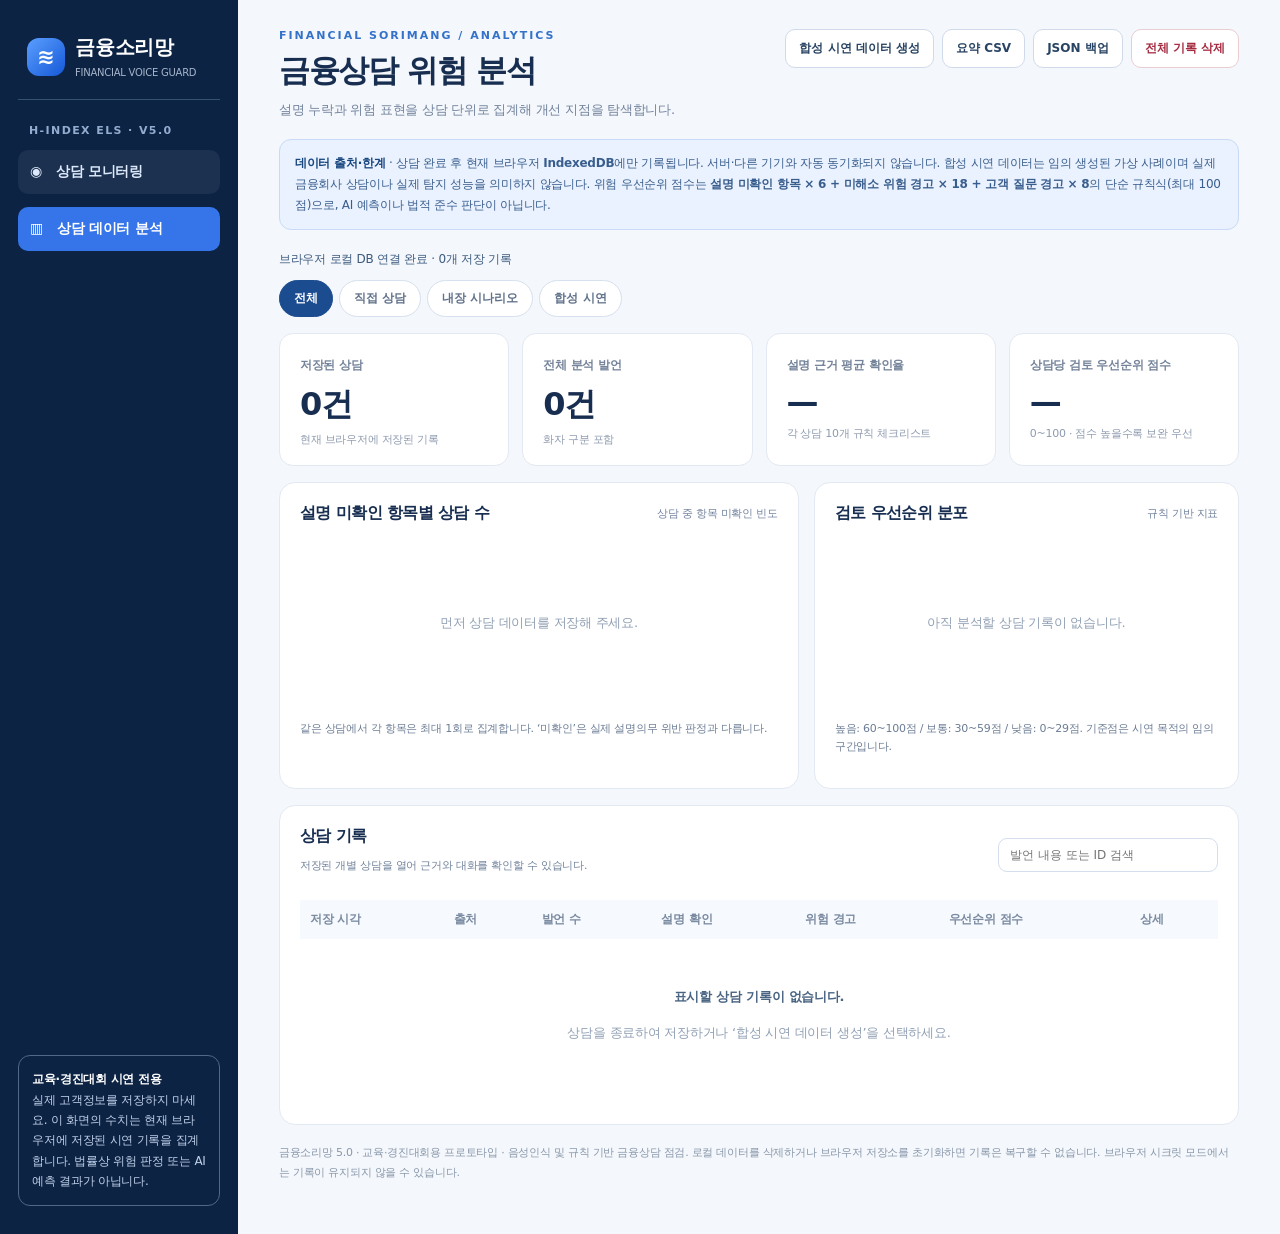
==== analytics.html @ ff00e474 "Add files via upload" ====
<!DOCTYPE html>
<html lang="ko">
<head>
  <meta charset="UTF-8" />
  <meta name="viewport" content="width=device-width, initial-scale=1" />
  <title>금융소리망 5.0 | 상담 데이터 분석</title>
  <style>
  :root{--navy:#0d2344;--ink:#182e50;--muted:#71829c;--bg:#f4f7fb;--border:#e3e9f2;--blue:#2563eb;--red:#b9384c;--green:#138656;--gold:#b7791f;--panel:#fff}
  *{box-sizing:border-box}html{scroll-behavior:smooth}body{margin:0;background:var(--bg);color:var(--ink);font-family:Pretendard,'Noto Sans KR','Apple SD Gothic Neo','Malgun Gothic',system-ui,sans-serif;letter-spacing:-.25px}
  button,input,select{font:inherit}button{cursor:pointer}button:disabled{opacity:.55;cursor:not-allowed}a{color:inherit;text-decoration:none}
  .app{display:grid;grid-template-columns:238px minmax(0,1fr);min-height:100vh}.side{background:var(--navy);color:#dce9fa;padding:28px 18px;display:flex;flex-direction:column;gap:13px}.brand{display:flex;align-items:center;gap:10px;padding:6px 9px 19px;border-bottom:1px solid #365070}.logo{width:38px;height:38px;border-radius:12px;background:linear-gradient(135deg,#5b9fff,#1558d8);display:grid;place-items:center;color:white;font-weight:900;font-size:21px}.brand strong{display:block;font-size:20px;color:#fff}.brand small{font-size:10px;opacity:.74}.sidehead{padding:11px 11px 0;font-size:11px;color:#93add0;font-weight:750;letter-spacing:1.4px}.nav{display:block;background:#ffffff10;padding:13px 12px;border-radius:10px;font-size:14px;font-weight:750}.nav:hover{background:#ffffff27}.nav.current{background:#3675e9;color:#fff}.sidenote{margin-top:auto;border:1px solid #50688a;padding:13px;border-radius:12px;font-size:12px;line-height:1.7;color:#bfd0e9}.sidenote b{color:#fff;display:block}
  .main{padding:29px clamp(17px,3.2vw,48px) 40px;min-width:0;max-width:1670px;width:100%}.heading{display:flex;align-items:flex-start;justify-content:space-between;gap:15px;flex-wrap:wrap;margin-bottom:18px}.eyebrow{font-size:11px;letter-spacing:2px;color:#3472ca;font-weight:800;margin-bottom:8px}.heading h1{font-size:clamp(24px,3vw,31px);margin:0 0 7px;letter-spacing:-1.3px}.heading p{margin:0;color:var(--muted);line-height:1.7;font-size:13px}.tools{display:flex;flex-wrap:wrap;gap:8px;align-items:center}.btn{padding:10px 13px;border-radius:10px;border:1px solid #d1daeb;background:#fff;color:#284363;font-size:12px;font-weight:750;white-space:nowrap}.btn:hover{background:#f5f8ff}.btn.primary{color:#fff;background:#2563eb;border-color:#2563eb}.btn.danger{color:#a52b40;border-color:#e9cdd3}.status{font-size:12px;color:#3d5b7f;margin:0 0 12px;min-height:17px}
  .callout{border:1px solid #c8daf6;background:#eaf2ff;padding:13px 15px;border-radius:12px;font-size:12px;line-height:1.75;color:#395e8d;margin-bottom:21px}.callout strong{color:#17467f}
  .filters{display:flex;gap:6px;flex-wrap:wrap;margin:0 0 16px}.filter{border:1px solid #d6e0ee;background:#fff;border-radius:99px;padding:9px 14px;font-size:12px;font-weight:750;color:#61728b}.filter[aria-pressed="true"]{background:#1c4c90;color:#fff;border-color:#1c4c90}
  .kpis{display:grid;grid-template-columns:repeat(4,minmax(0,1fr));gap:13px;margin-bottom:16px}.metric{background:#fff;border:1px solid var(--border);border-radius:14px;padding:20px 20px 16px}.metric small{color:#75849a;font-size:12px;font-weight:750}.metric .val{font-size:32px;letter-spacing:-1.1px;font-weight:850;margin:9px 0 4px;font-variant-numeric:tabular-nums}.metric .sub{color:#8d9aaf;font-size:11px;line-height:1.6}
  .cols{display:grid;grid-template-columns:minmax(0,1.1fr) minmax(0,.9fr);gap:15px;margin-bottom:16px}.card{background:#fff;border:1px solid var(--border);border-radius:16px;padding:20px;min-width:0}.cardtop{display:flex;gap:10px;align-items:center;justify-content:space-between;margin-bottom:17px}.card h2{font-size:16px;letter-spacing:-.6px;margin:0}.cap{font-size:11px;color:var(--muted)}.legend{font-size:11px;color:#6b7c94;line-height:1.7;margin-top:14px}.barrow{margin:12px 0}.barline{display:flex;gap:10px;align-items:baseline;justify-content:space-between;font-size:12px;margin-bottom:7px}.barline b{font-size:12px}.barline span{color:#72829b;font-size:11px;font-variant-numeric:tabular-nums}.track{height:10px;background:#eef2f9;border-radius:9px;overflow:hidden}.fill{height:100%;background:linear-gradient(90deg,#2d79e8,#2a53b4);border-radius:9px}.fill.risk{background:linear-gradient(90deg,#de6e7e,#aa3d5a)}.fill.gold{background:linear-gradient(90deg,#efbe71,#b7791f)}
  .distribution{display:flex;height:17px;border-radius:99px;overflow:hidden;background:#e9eff6;margin:22px 0 12px}.distribution>span{display:block;height:100%;min-width:0}.riskleg{display:grid;gap:7px;font-size:12px;color:#61718b}.riskleg>div{display:flex;justify-content:space-between;gap:10px}.bullet{width:9px;height:9px;display:inline-block;border-radius:99px;margin-right:7px}.empty{display:grid;place-items:center;min-height:165px;text-align:center;color:#91a0b4;font-size:13px;line-height:1.75}.empty strong{color:#496482}.recordtop{display:flex;justify-content:space-between;align-items:center;gap:16px;flex-wrap:wrap;margin-bottom:16px}.recordtop h2{margin:0}.recordsearch{border:1px solid #d4deec;border-radius:9px;padding:9px 11px;min-width:220px;font-size:12px;outline-offset:3px}.tablewrap{overflow:auto}.records{width:100%;border-collapse:collapse;font-size:12px;min-width:670px}.records th{text-align:left;padding:11px 10px;background:#f6f9fd;color:#7a8aa1;font-weight:800}.records td{padding:12px 10px;border-top:1px solid #eff2f7;color:#38506f}.records td strong{font-size:13px;color:#172d4d}.pill{display:inline-block;border-radius:100px;padding:4px 9px;font-size:10px;font-weight:800;background:#e8f1ff;color:#2f62a7}.pill.demo{background:#fff4e3;color:#986629}.pill.sample{background:#f3eafc;color:#8050a4}.pill.high{background:#fce8ed;color:#a8334a}.pill.mid{background:#fff5e2;color:#986629}.pill.low{background:#e8f8ef;color:#1e8254}.linkbtn{border:0;background:none;color:#2862b2;text-decoration:underline;font-weight:800;font-size:12px}
  .foot{margin-top:18px;font-size:11px;line-height:1.8;color:#8897aa}.dialog{border:0;border-radius:18px;max-width:min(850px,94vw);width:760px;max-height:85vh;overflow:auto;box-shadow:0 24px 100px #14223e55;padding:24px;color:var(--ink)}.dialog::backdrop{background:#11284c99}.dialoghead{display:flex;gap:10px;justify-content:space-between;align-items:flex-start;border-bottom:1px solid var(--border);padding-bottom:14px;margin-bottom:16px}.dialoghead h2{margin:0 0 6px}.dialoghead p{color:var(--muted);font-size:12px;margin:0}.dialogmsg{border-radius:9px;padding:10px 12px;background:#f3f6fa;font-size:12px;line-height:1.8;margin:10px 0}.uitem{padding:11px 12px;border-radius:10px;margin:9px 0;background:#f3f7fd}.uitem.customer{background:#eff7f4}.uitem b{font-size:11px;color:#607690}.uitem p{white-space:pre-wrap;margin:7px 0 0;line-height:1.6;font-size:13px}.dialogactions{display:flex;gap:7px;justify-content:flex-end;margin-top:16px;flex-wrap:wrap}
  @media(max-width:1030px){.kpis{grid-template-columns:repeat(2,minmax(0,1fr))}.cols{grid-template-columns:1fr}}
  @media(max-width:800px){.app{display:block}.side{padding:11px;display:flex;flex-direction:row;align-items:center;gap:9px;flex-wrap:wrap}.brand{padding:0;border:0;margin-right:auto}.brand strong{font-size:15px}.brand small{display:none}.logo{width:31px;height:31px;font-size:15px}.nav{padding:10px;font-size:12px}.sidehead,.sidenote{display:none}.main{padding:20px 12px 30px}}
  @media(max-width:480px){.kpis{gap:8px}.metric{padding:14px}.metric .val{font-size:25px}.card{padding:15px}.recordsearch{min-width:100%;width:100%}}
  </style>
</head>
<body>
<div class="app">
<aside class="side">
  <div class="brand"><div class="logo">≋</div><div><strong>금융소리망</strong><small>FINANCIAL VOICE GUARD</small></div></div>
  <div class="sidehead">H-INDEX ELS · V5.0</div>
  <a class="nav" href="index.html">◉ &nbsp; 상담 모니터링</a>
  <a class="nav current" aria-current="page" href="analytics.html">▥ &nbsp; 상담 데이터 분석</a>
  <div class="sidenote"><b>교육·경진대회 시연 전용</b>실제 고객정보를 저장하지 마세요. 이 화면의 수치는 현재 브라우저에 저장된 시연 기록을 집계합니다. 법률상 위험 판정 또는 AI 예측 결과가 아닙니다.</div>
</aside>
<main class="main">
  <header class="heading">
    <div><div class="eyebrow">FINANCIAL SORIMANG / ANALYTICS</div><h1>금융상담 위험 분석</h1><p>설명 누락과 위험 표현을 상담 단위로 집계해 개선 지점을 탐색합니다.</p></div>
    <div class="tools"><button type="button" class="btn" id="seed">합성 시연 데이터 생성</button><button type="button" class="btn" id="csv">요약 CSV</button><button type="button" class="btn" id="json">JSON 백업</button><button type="button" class="btn danger" id="clear">전체 기록 삭제</button></div>
  </header>
  <div class="callout"><strong>데이터 출처·한계</strong> · 상담 완료 후 현재 브라우저 <b>IndexedDB</b>에만 기록됩니다. 서버·다른 기기와 자동 동기화되지 않습니다. 합성 시연 데이터는 임의 생성된 가상 사례이며 실제 금융회사 상담이나 실제 탐지 성능을 의미하지 않습니다. 위험 우선순위 점수는 <b>설명 미확인 항목 × 6 + 미해소 위험 경고 × 18 + 고객 질문 경고 × 8</b>의 단순 규칙식(최대 100점)으로, AI 예측이나 법적 준수 판단이 아닙니다.</div>
  <p id="status" class="status" role="status" aria-live="polite">브라우저에 저장된 시연 데이터를 불러오는 중…</p>
  <div class="filters" aria-label="데이터 출처 선택">
    <button type="button" class="filter" data-filter="all" aria-pressed="true">전체</button>
    <button type="button" class="filter" data-filter="manual" aria-pressed="false">직접 상담</button>
    <button type="button" class="filter" data-filter="demo" aria-pressed="false">내장 시나리오</button>
    <button type="button" class="filter" data-filter="sample" aria-pressed="false">합성 시연</button>
  </div>
  <section class="kpis" aria-label="누적 지표">
    <div class="metric"><small>저장된 상담</small><div class="val" id="sessions">—</div><div class="sub" id="sessionsSub">현재 선택한 데이터 출처</div></div>
    <div class="metric"><small>전체 분석 발언</small><div class="val" id="utterances">—</div><div class="sub">화자 구분 포함</div></div>
    <div class="metric"><small>설명 근거 평균 확인율</small><div class="val" id="completion">—</div><div class="sub">각 상담 10개 규칙 체크리스트</div></div>
    <div class="metric"><small>상담당 검토 우선순위 점수</small><div class="val" id="priority">—</div><div class="sub">0~100 · 점수 높을수록 보완 우선</div></div>
  </section>
  <section class="cols">
    <article class="card"><div class="cardtop"><h2>설명 미확인 항목별 상담 수</h2><span class="cap">상담 중 항목 미확인 빈도</span></div><div id="missingBars"><div class="empty">저장된 상담이 없습니다.</div></div><p class="legend">같은 상담에서 각 항목은 최대 1회로 집계합니다. ‘미확인’은 실제 설명의무 위반 판정과 다릅니다.</p></article>
    <article class="card"><div class="cardtop"><h2>검토 우선순위 분포</h2><span class="cap">규칙 기반 지표</span></div><div id="distributionChart"><div class="empty">저장된 상담이 없습니다.</div></div><p class="legend">높음: 60~100점 / 보통: 30~59점 / 낮음: 0~29점. 기준점은 시연 목적의 임의 구간입니다.</p></article>
  </section>
  <section class="card"><div class="recordtop"><div><h2>상담 기록</h2><p class="cap">저장된 개별 상담을 열어 근거와 대화를 확인할 수 있습니다.</p></div><input id="search" class="recordsearch" type="search" placeholder="발언 내용 또는 ID 검색" aria-label="상담 검색" /></div><div class="tablewrap"><table class="records"><thead><tr><th>저장 시각</th><th>출처</th><th>발언 수</th><th>설명 확인</th><th>위험 경고</th><th>우선순위 점수</th><th>상세</th></tr></thead><tbody id="rows"></tbody></table></div><div id="noRecords" class="empty" hidden><div><strong>표시할 상담 기록이 없습니다.</strong><p>상담을 종료하여 저장하거나 ‘합성 시연 데이터 생성’을 선택하세요.</p></div></div></section>
  <p class="foot">금융소리망 5.0 · 교육·경진대회용 프로토타입 · 음성인식 및 규칙 기반 금융상담 점검. 로컬 데이터를 삭제하거나 브라우저 저장소를 초기화하면 기록은 복구할 수 없습니다. 브라우저 시크릿 모드에서는 기록이 유지되지 않을 수 있습니다.</p>
</main>
</div>
<dialog id="detail" class="dialog" aria-labelledby="detailTitle"><div class="dialoghead"><div><h2 id="detailTitle">상담 기록 상세</h2><p id="detailMeta"></p></div><button type="button" class="btn" id="closeDetail">닫기 ✕</button></div><div id="detailContent"></div><div class="dialogactions"><button type="button" class="btn danger" id="deleteOne">이 기록 삭제</button><button type="button" class="btn" id="closeDetail2">닫기</button></div></dialog>
<script src="sorimang-db.js"></script>
<script src="engine.js"></script>
<script src="analytics.js"></script>
</body>
</html>
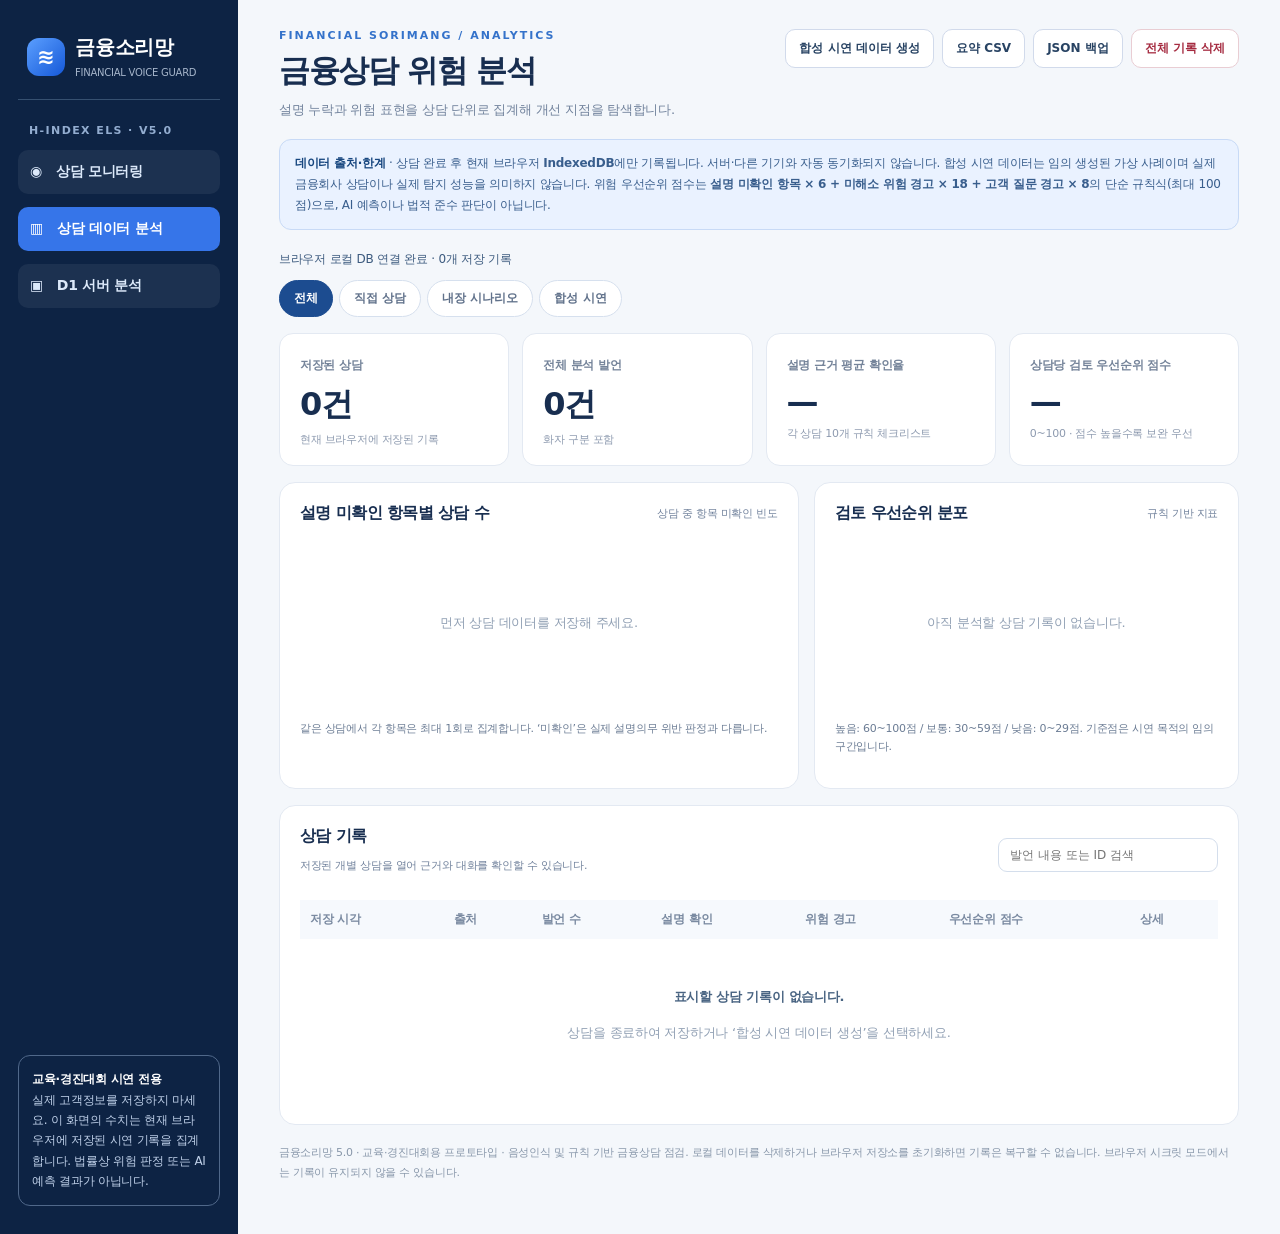
==== commit 2ce950f0: "Add files via upload" ====
--- a/analytics.html
+++ b/analytics.html
@@ -28,6 +28,7 @@
   <div class="sidehead">H-INDEX ELS · V5.0</div>
   <a class="nav" href="index.html">◉ &nbsp; 상담 모니터링</a>
   <a class="nav current" aria-current="page" href="analytics.html">▥ &nbsp; 상담 데이터 분석</a>
+  <a class="nav" href="cloud-analytics.html">▣ &nbsp; D1 서버 분석</a>
   <div class="sidenote"><b>교육·경진대회 시연 전용</b>실제 고객정보를 저장하지 마세요. 이 화면의 수치는 현재 브라우저에 저장된 시연 기록을 집계합니다. 법률상 위험 판정 또는 AI 예측 결과가 아닙니다.</div>
 </aside>
 <main class="main">
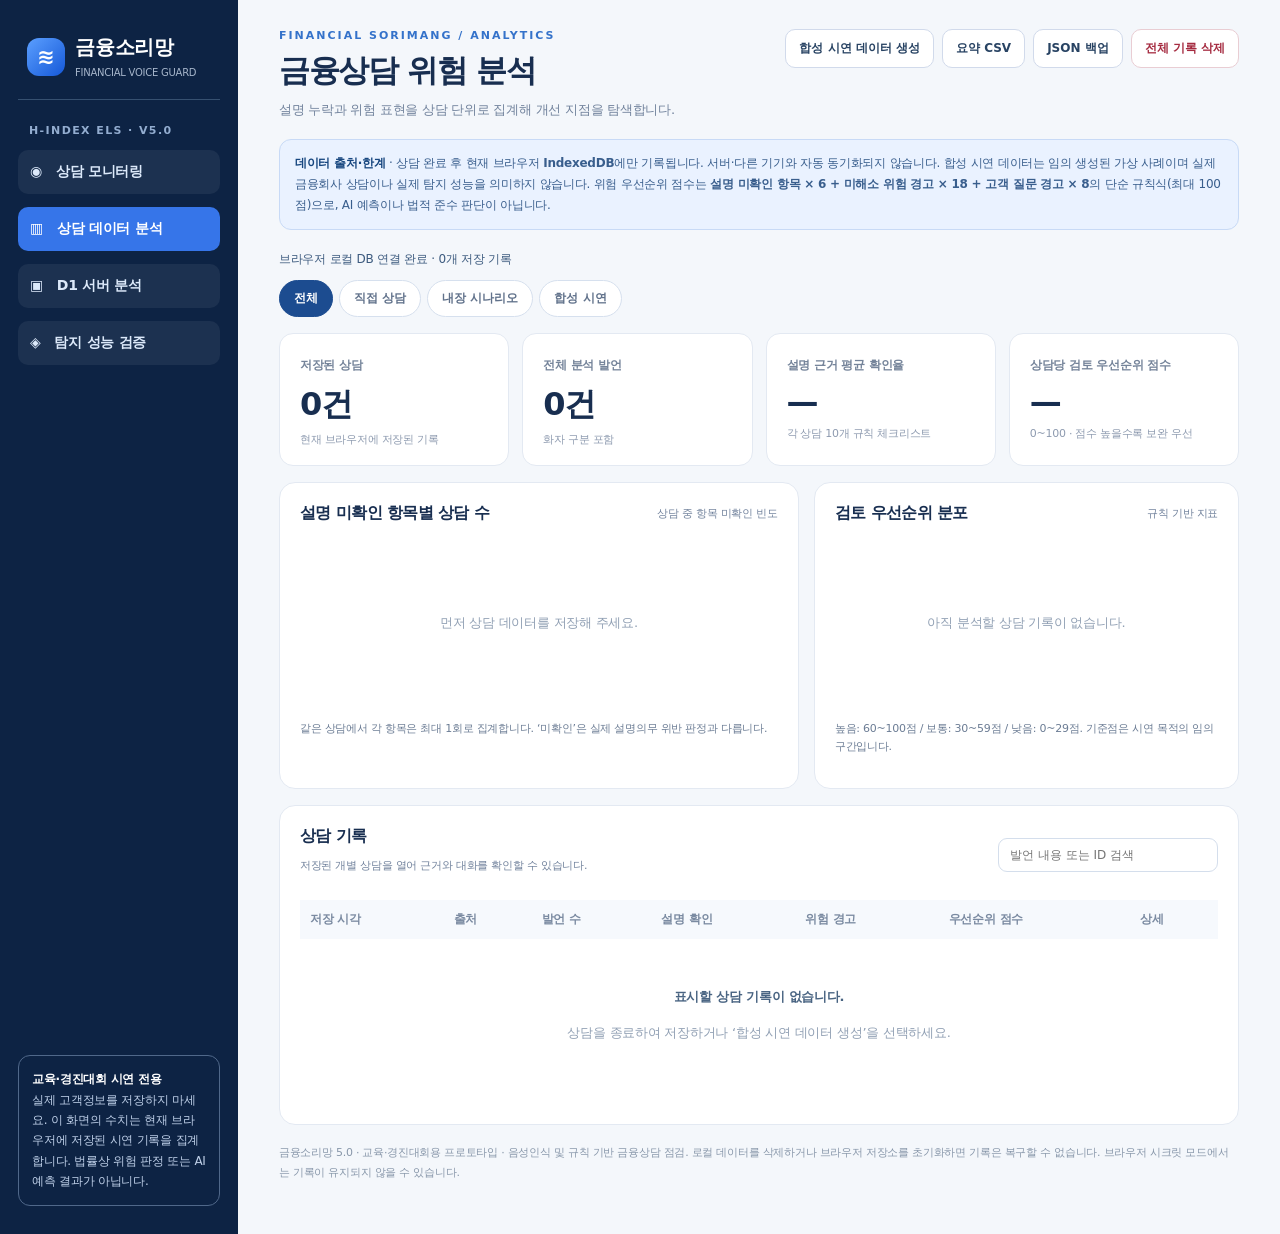
==== commit c5fd24c4: "Add files via upload" ====
--- a/analytics.html
+++ b/analytics.html
@@ -29,6 +29,7 @@
   <a class="nav" href="index.html">◉ &nbsp; 상담 모니터링</a>
   <a class="nav current" aria-current="page" href="analytics.html">▥ &nbsp; 상담 데이터 분석</a>
   <a class="nav" href="cloud-analytics.html">▣ &nbsp; D1 서버 분석</a>
+  <a class="nav" href="evaluation.html">◈ &nbsp; 탐지 성능 검증</a>
   <div class="sidenote"><b>교육·경진대회 시연 전용</b>실제 고객정보를 저장하지 마세요. 이 화면의 수치는 현재 브라우저에 저장된 시연 기록을 집계합니다. 법률상 위험 판정 또는 AI 예측 결과가 아닙니다.</div>
 </aside>
 <main class="main">
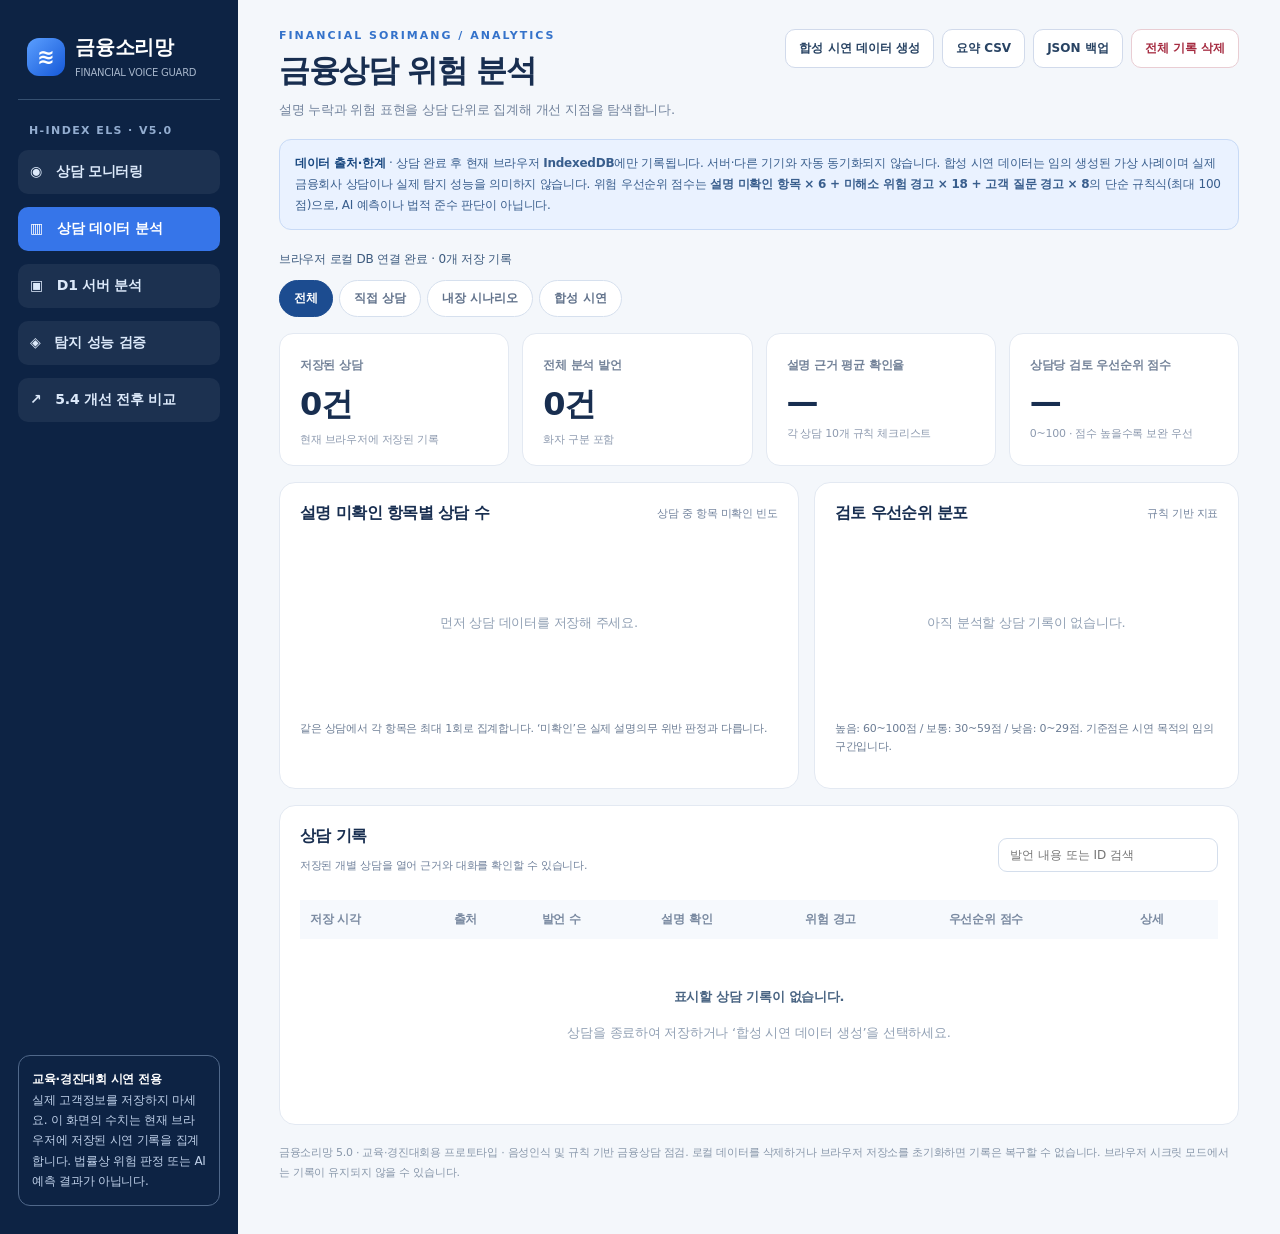
==== commit 7bef3db9: "Add files via upload" ====
--- a/analytics.html
+++ b/analytics.html
@@ -30,6 +30,7 @@
   <a class="nav current" aria-current="page" href="analytics.html">▥ &nbsp; 상담 데이터 분석</a>
   <a class="nav" href="cloud-analytics.html">▣ &nbsp; D1 서버 분석</a>
   <a class="nav" href="evaluation.html">◈ &nbsp; 탐지 성능 검증</a>
+  <a class="nav" href="evaluation-compare.html">↗ &nbsp; 5.4 개선 전후 비교</a>
   <div class="sidenote"><b>교육·경진대회 시연 전용</b>실제 고객정보를 저장하지 마세요. 이 화면의 수치는 현재 브라우저에 저장된 시연 기록을 집계합니다. 법률상 위험 판정 또는 AI 예측 결과가 아닙니다.</div>
 </aside>
 <main class="main">
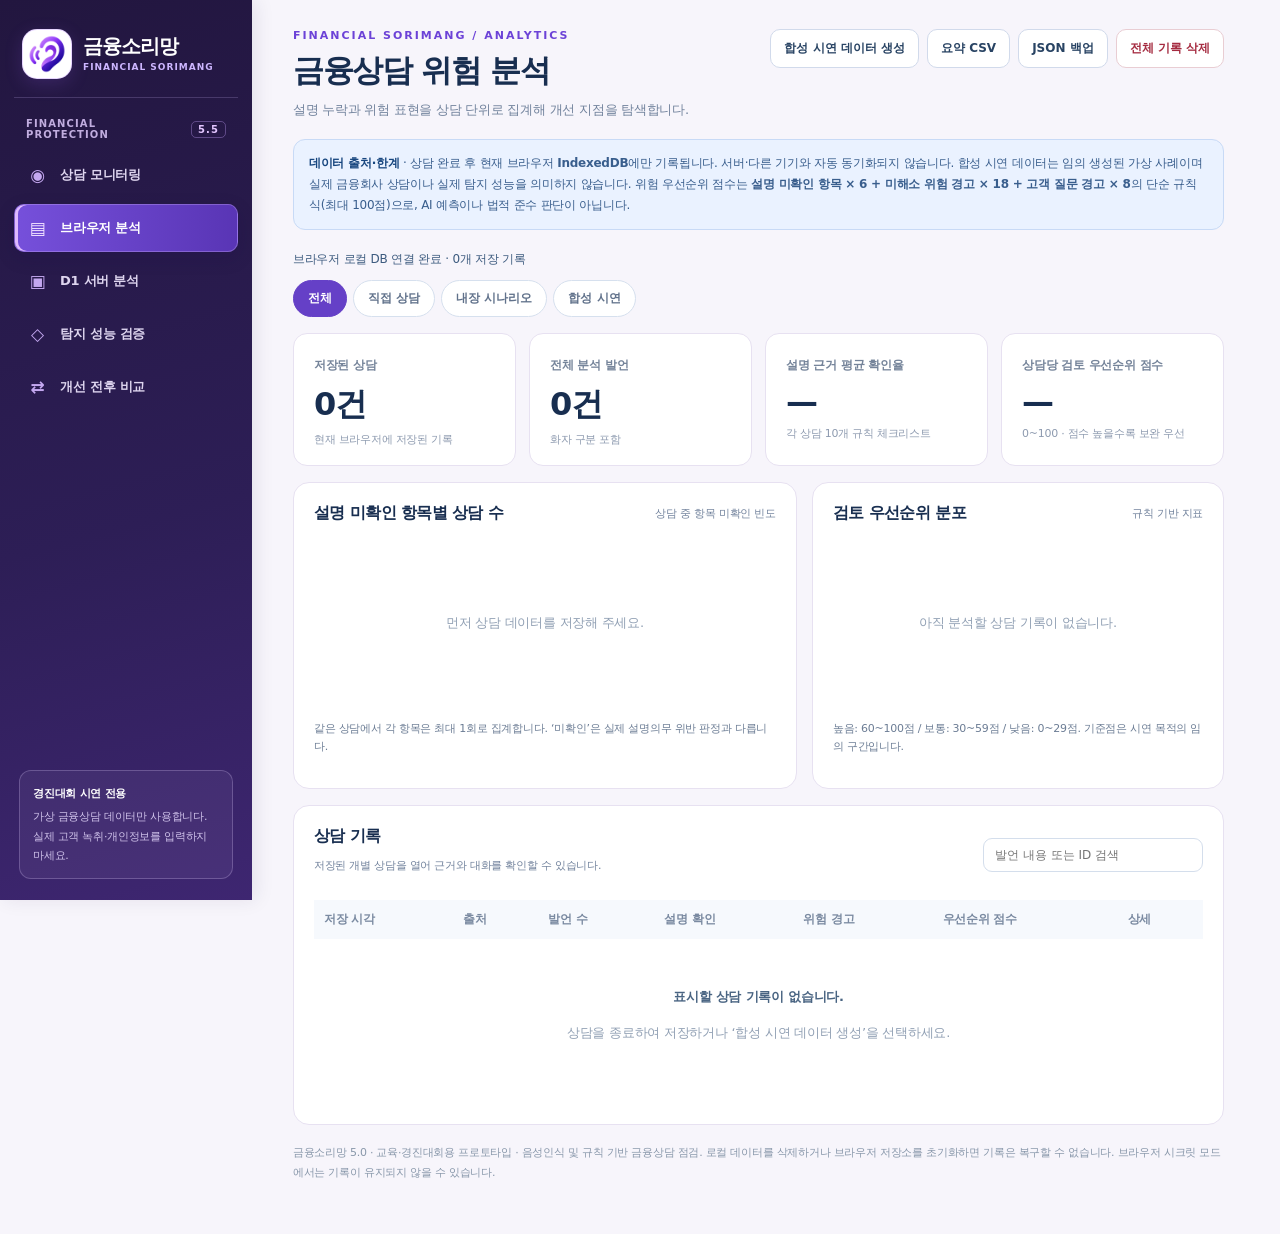
==== commit 33104c61: "Add files via upload" ====
--- a/analytics.html
+++ b/analytics.html
@@ -20,18 +20,25 @@
   @media(max-width:800px){.app{display:block}.side{padding:11px;display:flex;flex-direction:row;align-items:center;gap:9px;flex-wrap:wrap}.brand{padding:0;border:0;margin-right:auto}.brand strong{font-size:15px}.brand small{display:none}.logo{width:31px;height:31px;font-size:15px}.nav{padding:10px;font-size:12px}.sidehead,.sidenote{display:none}.main{padding:20px 12px 30px}}
   @media(max-width:480px){.kpis{gap:8px}.metric{padding:14px}.metric .val{font-size:25px}.card{padding:15px}.recordsearch{min-width:100%;width:100%}}
   </style>
+<link rel="icon" type="image/png" sizes="64x64" href="financial-sorimang-favicon.png">
+<link rel="apple-touch-icon" sizes="180x180" href="financial-sorimang-app-icon.png">
+<meta name="theme-color" content="#21153f">
+<link rel="stylesheet" href="financial-sorimang-shell.css">
 </head>
 <body>
-<div class="app">
-<aside class="side">
-  <div class="brand"><div class="logo">≋</div><div><strong>금융소리망</strong><small>FINANCIAL VOICE GUARD</small></div></div>
-  <div class="sidehead">H-INDEX ELS · V5.0</div>
-  <a class="nav" href="index.html">◉ &nbsp; 상담 모니터링</a>
-  <a class="nav current" aria-current="page" href="analytics.html">▥ &nbsp; 상담 데이터 분석</a>
-  <a class="nav" href="cloud-analytics.html">▣ &nbsp; D1 서버 분석</a>
-  <a class="nav" href="evaluation.html">◈ &nbsp; 탐지 성능 검증</a>
-  <a class="nav" href="evaluation-compare.html">↗ &nbsp; 5.4 개선 전후 비교</a>
-  <div class="sidenote"><b>교육·경진대회 시연 전용</b>실제 고객정보를 저장하지 마세요. 이 화면의 수치는 현재 브라우저에 저장된 시연 기록을 집계합니다. 법률상 위험 판정 또는 AI 예측 결과가 아닙니다.</div>
+<div class="app fs-layout">
+<aside class="fs-sidebar" aria-label="금융소리망 공통 메뉴">
+  <a class="fs-brand" href="index.html" aria-label="금융소리망 홈으로">
+    <img class="fs-brand-mark" src="financial-sorimang-ear.png" alt="" width="50" height="50">
+    <span class="fs-brand-word"><strong>금융소리망</strong><small>FINANCIAL SORIMANG</small></span>
+  </a>
+  <div class="fs-section">FINANCIAL PROTECTION <span>5.5</span></div>
+  <div class="fs-links" role="navigation" aria-label="주요 메뉴"><a class="fs-nav-link" href="index.html" ><span class="fs-nav-icon" aria-hidden="true">◉</span><span>상담 모니터링</span></a>
+<a class="fs-nav-link" href="analytics.html" aria-current="page"><span class="fs-nav-icon" aria-hidden="true">▤</span><span>브라우저 분석</span></a>
+<a class="fs-nav-link" href="cloud-analytics.html" ><span class="fs-nav-icon" aria-hidden="true">▣</span><span>D1 서버 분석</span></a>
+<a class="fs-nav-link" href="evaluation.html" ><span class="fs-nav-icon" aria-hidden="true">◇</span><span>탐지 성능 검증</span></a>
+<a class="fs-nav-link" href="evaluation-compare.html" ><span class="fs-nav-icon" aria-hidden="true">⇄</span><span>개선 전후 비교</span></a></div>
+  <p class="fs-foot"><b>경진대회 시연 전용</b>가상 금융상담 데이터만 사용합니다. 실제 고객 녹취·개인정보를 입력하지 마세요.</p>
 </aside>
 <main class="main">
   <header class="heading">
--- a/financial-sorimang-shell.css
+++ b/financial-sorimang-shell.css
@@ -0,0 +1,117 @@
+/* 금융소리망 5.6 / shared navigation across all five pages */
+html{scrollbar-gutter:stable;}
+.fs-layout,.app.fs-layout,.layout.fs-layout,.shell.fs-layout{display:grid;grid-template-columns:252px minmax(0,1fr);min-height:100vh;align-items:stretch}
+.fs-layout>main{min-width:0;box-sizing:border-box}
+.fs-sidebar{--fs-ink:#e5f2ff;--fs-soft:#9fb8d9;position:sticky;top:0;height:100vh;max-height:100vh;overflow-y:auto;box-sizing:border-box;z-index:15;background:linear-gradient(155deg,#091d3a 0%,#102b53 70%,#0e345c 100%);color:var(--fs-ink);padding:22px 14px 17px;display:flex;flex-direction:column;gap:0;box-shadow:4px 0 18px rgba(7,23,48,.07)}
+.fs-sidebar *{box-sizing:border-box;}
+.fs-brand,.fs-brand:visited{display:flex;align-items:center;gap:11px;min-width:0;color:#fff!important;text-decoration:none!important;padding:7px 8px 18px;border-bottom:1px solid rgba(196,218,250,.18);flex:0 0 auto}
+.fs-brand-mark{width:51px;height:51px;object-fit:contain;flex-shrink:0;border-radius:15px;box-shadow:0 4px 17px rgba(0,190,255,.16)}
+.fs-brand-word{display:flex;flex-direction:column;min-width:0;align-items:flex-start;justify-content:center;gap:4px}
+.fs-brand-word strong{display:block;font-size:20px;line-height:1.2;font-weight:850;letter-spacing:-.9px;color:#fff!important;white-space:nowrap}
+.fs-brand-word small{display:block;font-size:9px;line-height:1.3;letter-spacing:1.15px;font-weight:800;color:#87b8e6!important;white-space:nowrap}
+.fs-section{display:flex;align-items:center;justify-content:space-between;gap:8px;font-size:10px;font-weight:800;letter-spacing:1.1px;color:var(--fs-soft);padding:20px 12px 11px;min-height:48px}
+.fs-section span{font-size:10px;color:#63ddf4;padding:2px 6px;border:1px solid rgba(88,215,244,.25);border-radius:5px}
+.fs-links{display:flex;flex-direction:column;gap:5px;margin:0;padding:0;flex:0 0 auto}
+.fs-sidebar a.fs-nav-link,.fs-sidebar a.fs-nav-link:visited{width:100%;min-height:48px;height:48px;flex:0 0 48px;display:flex;align-items:center;gap:13px;position:relative;border-radius:10px;padding:0 13px!important;margin:0!important;background:transparent;text-decoration:none!important;font-size:13px!important;line-height:1.3;color:#bfcee5!important;font-weight:730;white-space:nowrap;border:1px solid transparent;transition:background .15s,color .15s,border-color .15s;box-shadow:none}
+.fs-sidebar a.fs-nav-link:hover{background:rgba(125,172,239,.15);color:#fff!important}
+.fs-sidebar a.fs-nav-link[aria-current="page"]{color:#fff!important;background:linear-gradient(90deg,#2456ad,#224d92);border-color:rgba(126,184,255,.21);box-shadow:inset 3px 0 0 #58dff5,0 5px 13px rgba(9,31,82,.16)}
+.fs-sidebar a.fs-nav-link:focus-visible,.fs-brand:focus-visible{outline:2px solid #71e7ff;outline-offset:3px}
+.fs-nav-icon{display:inline-grid;place-items:center;width:19px;height:20px;flex:0 0 19px;font-size:17px;font-weight:800;line-height:1;color:#82b7e3}
+.fs-nav-link[aria-current="page"] .fs-nav-icon{color:#65edff}
+.fs-foot{margin:auto 5px 4px!important;border:1px solid rgba(179,204,235,.19);border-radius:12px;background:rgba(220,238,255,.045);padding:13px!important;font-size:11px;line-height:1.75;color:#b4c9e2;flex:0 0 auto}
+.fs-foot b{display:block;font-size:11px;color:#e9f6ff;margin-bottom:4px}
+@media (max-width:900px){
+  .fs-layout,.app.fs-layout,.layout.fs-layout,.shell.fs-layout{display:block}
+  .fs-sidebar{position:relative;top:auto;height:auto;max-height:none;overflow:visible;padding:10px 12px 11px;display:block;box-shadow:none}
+  .fs-brand,.fs-brand:visited{padding:3px 5px 9px;border-bottom:0}
+  .fs-brand-mark{width:39px;height:39px;border-radius:11px}
+  .fs-brand-word strong{font-size:17px}
+  .fs-brand-word small{font-size:8px}
+  .fs-section,.fs-foot{display:none!important}
+  .fs-links{display:flex;flex-direction:row;flex-wrap:nowrap;gap:5px;overflow-x:auto;scrollbar-width:thin;padding:3px 1px 3px;overscroll-behavior-x:contain}
+  .fs-sidebar a.fs-nav-link,.fs-sidebar a.fs-nav-link:visited{width:auto;flex:0 0 auto;height:40px;min-height:40px;padding:0 11px!important;font-size:12px!important;gap:7px}
+  .fs-nav-icon{width:15px;flex-basis:15px;font-size:14px}
+}
+@media(prefers-reduced-motion:reduce){.fs-sidebar a.fs-nav-link{transition:none}}
+
+
+/* 금융소리망 5.7 — Indigo Violet brand skin.
+   Only visual tokens and presentation: no application logic, risk classification,
+   storage, D1 API, and authentication behavior is changed. */
+:root {
+  --fs-brand-primary: #6c42d7;
+  --fs-brand-deep: #32149a;
+  --fs-brand-lilac: #aa79f4;
+  --fs-brand-pale: #f2ebff;
+  --navy: #21153f;
+  --navy2: #332154;
+  --accent: #6841d4;
+  --blue: #6841d4;
+  --bg: #f7f5fb;
+  --line: #e7e1f1;
+  --border: #e7e1f1;
+}
+html {accent-color: var(--fs-brand-primary)}
+body {background-color:var(--bg)}
+button:focus-visible, input:focus-visible, select:focus-visible,
+textarea:focus-visible, a:focus-visible {outline:2px solid #9864ec;outline-offset:3px}
+::selection {background:#ded0fb;color:#271047}
+.fs-sidebar {
+  --fs-ink:#f7f2ff;
+  --fs-soft:#c4b5e1;
+  background:linear-gradient(165deg,#22163f 0%,#2d1e56 58%,#3e2671 100%);
+  box-shadow:4px 0 18px rgba(39,20,75,.085)
+}
+.fs-brand,.fs-brand:visited {border-bottom-color:rgba(211,190,255,.20)}
+.fs-brand-mark {
+  width:50px;height:50px;object-fit:contain;
+  padding:4px;border-radius:15px;
+  background:#fff;border:1px solid rgba(225,204,255,.8);
+  box-shadow:0 5px 18px rgba(147,98,234,.19)
+}
+.fs-brand-word small {color:#cdb6ff!important;letter-spacing:1px}
+.fs-section {color:#c1addf}
+.fs-section span {color:#e3c6ff;border-color:rgba(200,164,255,.35)}
+.fs-sidebar a.fs-nav-link,.fs-sidebar a.fs-nav-link:visited {color:#ded5ef!important}
+.fs-nav-icon {color:#c4a8f0}
+.fs-sidebar a.fs-nav-link:hover {background:rgba(177,139,253,.17);color:#fff!important}
+.fs-sidebar a.fs-nav-link[aria-current="page"] {
+  background:linear-gradient(90deg,#7650db 0%,#5935b5 100%);
+  border-color:rgba(217,193,255,.30);
+  box-shadow:inset 3px 0 0 #dfbaff,0 6px 18px rgba(20,9,70,.18);
+  color:#fff!important
+}
+.fs-sidebar a.fs-nav-link[aria-current="page"] .fs-nav-icon {color:#f1e1ff}
+.fs-sidebar a.fs-nav-link:focus-visible,.fs-brand:focus-visible {outline-color:#e0b8ff}
+.fs-foot {border-color:rgba(214,197,242,.27);background:rgba(226,210,255,.065);color:#d0c3eb}
+.fs-foot b {color:#fff}
+/* Non-semantic primary actions use the brand palette; warnings retain their own colors. */
+button.primary,.btn.primary,
+button.primary:hover,.btn.primary:hover {
+  background:var(--fs-brand-primary)!important;
+  border-color:var(--fs-brand-primary)!important;
+  color:#fff!important
+}
+button.primary:hover,.btn.primary:hover {filter:brightness(1.06)}
+.btn:not(.primary):not(.warn):not(.danger):not(.dark):hover,
+button:not(.primary):not(.warn):not(.danger):not(.dark):hover {
+  border-color:#c7b4ed
+}
+.eyebrow {color:var(--fs-brand-primary)!important}
+/* Analytics accents. Preserve red/amber/green risk indicators. */
+.fill:not(.risk):not(.gold):not(.legacy) {background:linear-gradient(90deg,#a879ef,#5732c3)!important}
+.fill.legacy {background:#b2a1d8!important}
+.track > span:not([class*="risk"]):not([class*="red"]):not([class*="gold"]) {
+  background:linear-gradient(90deg,#ad7bf4,#6241cf)
+}
+.filter[aria-pressed="true"] {background:#6540c7!important;border-color:#6540c7!important;color:#fff!important}
+.pill:not(.high):not(.mid):not(.low):not(.demo):not(.sample) {background:#eee7fd;color:#5632a6}
+.bar .fill:not(.legacy) {background:var(--fs-brand-primary)}
+/* Link/button accents on the main consultation screen. */
+.gatechip,.v5-chip {background:#ece3fe;color:#5837ab}
+.storagebar {background:#f1ebfe;border-color:#dccdf8;color:#513d76}
+.storagebar strong {color:#493080}
+/* Tiny-screen rendering preserves the 5.6 common menu geometry. */
+@media(max-width:900px) {
+  .fs-brand-mark{width:39px;height:39px;padding:3px;border-radius:11px}
+}
